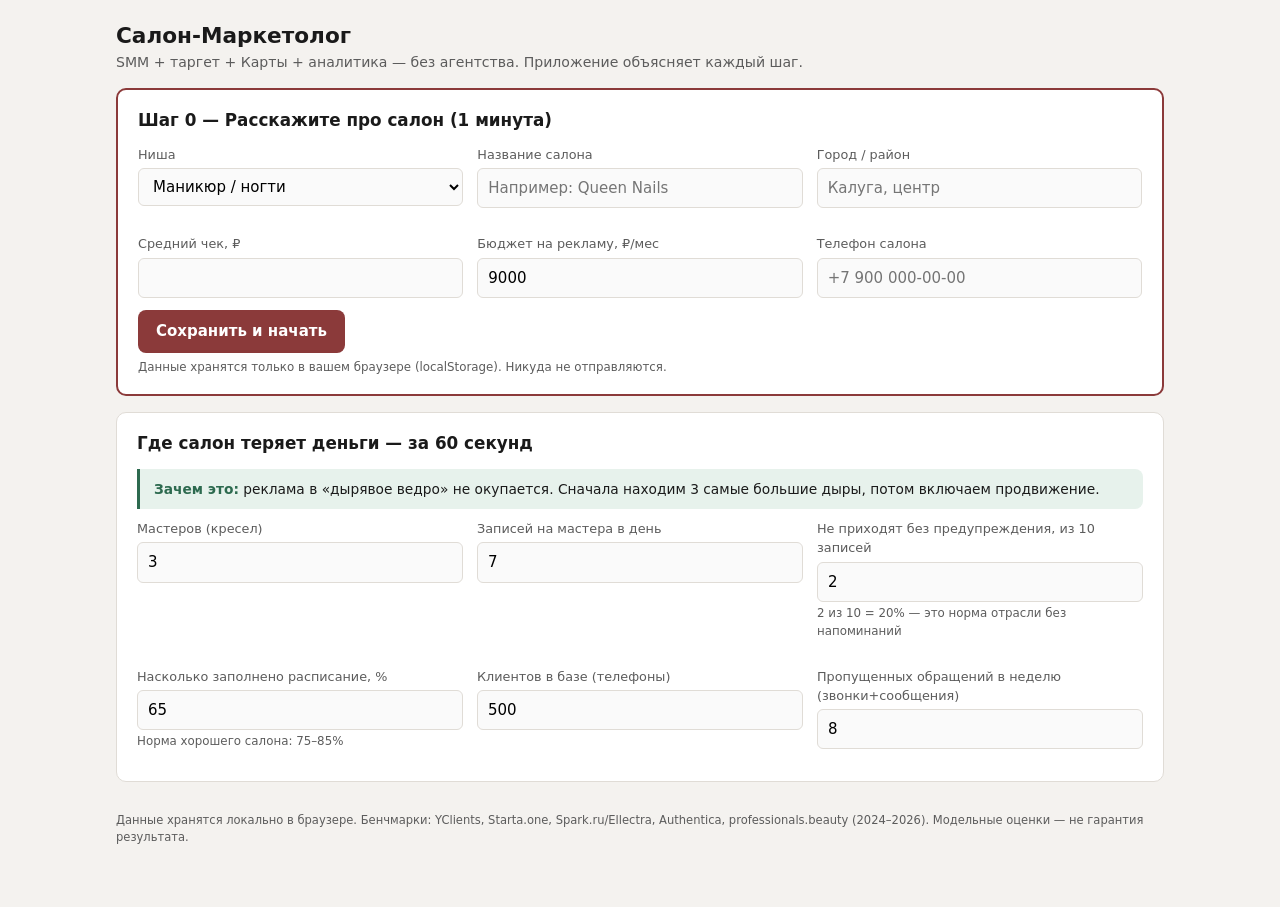
==== tools/salon-marketing-app/index.html @ e9197771 "feat: salon-marketing-app v1 and loss calculator for beauty salons Co-authored-by: Cursor <cursorage" ====
<!DOCTYPE html>
<html lang="ru">
<head>
  <meta charset="UTF-8">
  <meta name="viewport" content="width=device-width, initial-scale=1">
  <title>Салон-Маркетолог — всё продвижение в одном месте</title>
  <link rel="stylesheet" href="styles.css">
</head>
<body>
  <div class="wrap">
    <header class="app-head">
      <h1>Салон-Маркетолог</h1>
      <div class="sub">SMM + таргет + Карты + аналитика — без агентства. Приложение объясняет каждый шаг.</div>
    </header>

    <!-- Онбординг -->
    <div class="card" id="onboarding">
      <h2>Шаг 0 — Расскажите про салон (1 минута)</h2>
      <div class="grid grid-3">
        <div class="field">
          <label for="p-niche">Ниша</label>
          <select id="p-niche"></select>
        </div>
        <div class="field">
          <label for="p-salon">Название салона</label>
          <input type="text" id="p-salon" placeholder="Например: Queen Nails">
        </div>
        <div class="field">
          <label for="p-city">Город / район</label>
          <input type="text" id="p-city" placeholder="Калуга, центр">
        </div>
        <div class="field">
          <label for="p-check">Средний чек, ₽</label>
          <input type="number" id="p-check" min="300" max="50000" step="100">
        </div>
        <div class="field">
          <label for="p-budget">Бюджет на рекламу, ₽/мес</label>
          <input type="number" id="p-budget" min="0" max="1000000" step="500" value="9000">
        </div>
        <div class="field">
          <label for="p-phone">Телефон салона</label>
          <input type="text" id="p-phone" placeholder="+7 900 000-00-00">
        </div>
      </div>
      <button class="primary" id="p-save">Сохранить и начать</button>
      <div class="hint" style="margin-top:6px">Данные хранятся только в вашем браузере (localStorage). Никуда не отправляются.</div>
    </div>

    <div id="profile-bar" style="display:none"></div>

    <nav class="tabs" id="tabs" style="display:none">
      <button data-tab="diag" class="active">📉 Диагностика</button>
      <button data-tab="smm">📝 SMM и контент</button>
      <button data-tab="ads">🎯 Таргет и реклама</button>
      <button data-tab="local">📍 Карты и отзывы</button>
      <button data-tab="analytics">📊 Аналитика</button>
      <button data-tab="integrations">🔌 Интеграции</button>
    </nav>

    <!-- Диагностика -->
    <section class="tab-panel active" id="tab-diag">
      <div class="card">
        <h2>Где салон теряет деньги — за 60 секунд</h2>
        <div class="explain"><b>Зачем это:</b> реклама в «дырявое ведро» не окупается. Сначала находим 3 самые большие дыры, потом включаем продвижение.</div>
        <div class="grid grid-3">
          <div class="field">
            <label for="d-masters">Мастеров (кресел)</label>
            <input type="number" id="d-masters" min="1" max="50" value="3">
          </div>
          <div class="field">
            <label for="d-appts">Записей на мастера в день</label>
            <input type="number" id="d-appts" min="1" max="20" value="7">
          </div>
          <div class="field">
            <label for="d-noshow">Не приходят без предупреждения, из 10 записей</label>
            <input type="number" id="d-noshow" min="0" max="10" value="2" step="0.5">
            <div class="hint">2 из 10 = 20% — это норма отрасли без напоминаний</div>
          </div>
          <div class="field">
            <label for="d-util">Насколько заполнено расписание, %</label>
            <input type="number" id="d-util" min="20" max="100" value="65">
            <div class="hint">Норма хорошего салона: 75–85%</div>
          </div>
          <div class="field">
            <label for="d-base">Клиентов в базе (телефоны)</label>
            <input type="number" id="d-base" min="0" max="100000" value="500">
          </div>
          <div class="field">
            <label for="d-missed">Пропущенных обращений в неделю (звонки+сообщения)</label>
            <input type="number" id="d-missed" min="0" max="500" value="8">
          </div>
        </div>
        <div id="diag-result"></div>
      </div>
    </section>

    <!-- SMM -->
    <section class="tab-panel" id="tab-smm">
      <div class="card">
        <h2>Контент-план на 14 дней — готовые тексты</h2>
        <div class="explain"><b>Как пользоваться:</b> нажмите «Сгенерировать» — получите 14 постов под вашу нишу с ценами и городом. Кнопка «Копировать» — и пост готов к публикации в ВК. Публикуйте 3–4 поста в неделю + сторис по подсказкам.</div>
        <div class="grid grid-3">
          <div class="field">
            <label for="smm-service">Услуга для акцента</label>
            <select id="smm-service"></select>
          </div>
          <div class="field">
            <label for="smm-price">Цена услуги, ₽</label>
            <input type="number" id="smm-price" min="300" step="100">
          </div>
          <div class="field" style="align-self:end">
            <button class="primary" id="smm-gen">Сгенерировать план</button>
          </div>
        </div>
        <div id="smm-plan"></div>
      </div>
      <div class="card">
        <h2>Оформление сообщества ВК — чеклист</h2>
        <div id="smm-checklist"></div>
      </div>
    </section>

    <!-- Таргет -->
    <section class="tab-panel" id="tab-ads">
      <div class="card">
        <h2>Прогноз: что даст ваш бюджет</h2>
        <div class="explain"><b>Простыми словами:</b> CPL — сколько стоит одна заявка (человек написал/позвонил). Мы делим ваш бюджет на CPL вашей ниши и получаем вилку заявок. Заявка ≠ запись: обычно записывается 50–70% написавших.</div>
        <div class="grid grid-3">
          <div class="field">
            <label for="ads-budget">Бюджет, ₽/мес</label>
            <input type="number" id="ads-budget" min="1000" step="500">
          </div>
          <div class="field">
            <label for="ads-split">Куда направить</label>
            <select id="ads-split">
              <option value="vk">Только ВК</option>
              <option value="yandex">Только Яндекс</option>
              <option value="both" selected>ВК + Яндекс (70/30)</option>
            </select>
          </div>
          <div class="field" style="align-self:end">
            <button class="primary" id="ads-calc">Посчитать прогноз</button>
          </div>
        </div>
        <div id="ads-forecast"></div>
      </div>
      <div class="card">
        <h2>Готовые объявления под вашу нишу</h2>
        <div id="ads-templates"></div>
      </div>
      <div class="card">
        <h2>UTM-метки — чтобы видеть, откуда заявки</h2>
        <div class="explain"><b>Зачем:</b> UTM — это «бирка» на ссылке. По ней в статистике видно: заявка пришла из ВК или из Яндекса. Без меток вы не узнаете, какую рекламу выключить.</div>
        <div class="grid grid-3">
          <div class="field">
            <label for="utm-url">Ссылка (сайт или группа ВК)</label>
            <input type="text" id="utm-url" placeholder="https://vk.com/vash_salon">
          </div>
          <div class="field">
            <label for="utm-source">Источник</label>
            <select id="utm-source">
              <option value="vk">vk</option>
              <option value="yandex">yandex</option>
              <option value="2gis">2gis</option>
              <option value="qr">qr (офлайн)</option>
            </select>
          </div>
          <div class="field">
            <label for="utm-campaign">Название кампании (латиницей)</label>
            <input type="text" id="utm-campaign" value="manicure_june" placeholder="manicure_june">
          </div>
        </div>
        <button class="ghost" id="utm-gen">Собрать ссылку</button>
        <div id="utm-result"></div>
      </div>
    </section>

    <!-- Локалка -->
    <section class="tab-panel" id="tab-local">
      <div class="card">
        <h2>Яндекс.Карты — главный бесплатный канал</h2>
        <div class="explain"><b>Факт:</b> клиентки ищут «маникюр рядом» на Картах чаще, чем в соцсетях. Карточка с рейтингом 4,5+ и полным прайсом даёт записи бесплатно. Отмечайте выполненное — прогресс сохраняется.</div>
        <div id="cl-yandexMaps"></div>
      </div>
      <div class="card">
        <h2>2ГИС</h2>
        <div id="cl-gis"></div>
      </div>
      <div class="card">
        <h2>Сбор отзывов — система, не разовая акция</h2>
        <div id="cl-reviews"></div>
        <h3>Готовые скрипты</h3>
        <div id="review-scripts"></div>
      </div>
    </section>

    <!-- Аналитика -->
    <section class="tab-panel" id="tab-analytics">
      <div class="card">
        <h2>Итоги недели — введите 6 цифр, получите вердикт</h2>
        <div class="explain"><b>Откуда брать цифры:</b> показы и клики — из рекламного кабинета ВК/Яндекса; заявки — сколько написали/позвонили; записи — сколько реально записались; пришли — сколько дошло.</div>
        <div class="grid grid-3">
          <div class="field">
            <label for="an-spend">Потрачено на рекламу, ₽</label>
            <input type="number" id="an-spend" min="0" value="2500">
          </div>
          <div class="field">
            <label for="an-imp">Показы</label>
            <input type="number" id="an-imp" min="0" value="20000">
          </div>
          <div class="field">
            <label for="an-clicks">Клики / переходы</label>
            <input type="number" id="an-clicks" min="0" value="120">
          </div>
          <div class="field">
            <label for="an-leads">Заявки (написали/позвонили)</label>
            <input type="number" id="an-leads" min="0" value="9">
          </div>
          <div class="field">
            <label for="an-books">Записались</label>
            <input type="number" id="an-books" min="0" value="5">
          </div>
          <div class="field">
            <label for="an-visits">Пришли (визиты)</label>
            <input type="number" id="an-visits" min="0" value="4">
          </div>
        </div>
        <button class="primary" id="an-calc">Разобрать неделю</button>
        <div id="an-result"></div>
      </div>
    </section>

    <!-- Интеграции -->
    <section class="tab-panel" id="tab-integrations">
      <div class="card">
        <h2>Подключение инструментов — пошагово</h2>
        <div class="explain"><b>Честно:</b> в этой версии приложение даёт готовые материалы и пошаговые мастера — подключение занимает 10–20 минут на инструмент, один раз. Автоматический запуск кампаний по API (без входа в кабинеты) — следующая версия: для него нужны ваши ключи доступа VK Ads и Яндекса.</div>
        <div id="int-list"></div>
      </div>
    </section>

    <footer>
      Данные хранятся локально в браузере. Бенчмарки: YClients, Starta.one, Spark.ru/Ellectra, Authentica, professionals.beauty (2024–2026). Модельные оценки — не гарантия результата.
    </footer>
  </div>

  <div class="toast" id="toast"></div>

  <script src="data.js"></script>
  <script src="app.js"></script>
</body>
</html>
---- tools/salon-marketing-app/styles.css ----
:root {
  --bg: #f4f2ef;
  --card: #fff;
  --text: #1a1a1a;
  --muted: #5c5c5c;
  --line: #e0dcd6;
  --accent: #8b3a3a;
  --accent-soft: #f5ecec;
  --ok: #2d6a4f;
  --ok-soft: #e7f2ec;
  --warn: #b45309;
  --warn-soft: #fdf3e7;
  --radius: 10px;
}
* { box-sizing: border-box; }
body {
  margin: 0;
  font-family: "Segoe UI", system-ui, sans-serif;
  background: var(--bg);
  color: var(--text);
  font-size: 15px;
  line-height: 1.5;
}
.wrap { max-width: 1080px; margin: 0 auto; padding: 20px 16px 60px; }
header.app-head { margin-bottom: 14px; }
header.app-head h1 { font-size: 1.35rem; margin: 0; font-weight: 650; }
header.app-head .sub { color: var(--muted); font-size: 0.88rem; }

/* Tabs */
nav.tabs {
  display: flex;
  flex-wrap: wrap;
  gap: 6px;
  margin: 16px 0 20px;
  position: sticky;
  top: 0;
  background: var(--bg);
  padding: 8px 0;
  z-index: 5;
}
nav.tabs button {
  border: 1px solid var(--line);
  background: var(--card);
  padding: 8px 14px;
  border-radius: 999px;
  font: inherit;
  font-size: 0.85rem;
  cursor: pointer;
  color: var(--text);
}
nav.tabs button.active {
  background: var(--accent);
  color: #fff;
  border-color: var(--accent);
}
nav.tabs button:hover:not(.active) { border-color: var(--accent); }

.tab-panel { display: none; }
.tab-panel.active { display: block; }

/* Cards */
.card {
  background: var(--card);
  border: 1px solid var(--line);
  border-radius: var(--radius);
  padding: 18px 20px;
  margin-bottom: 16px;
}
.card h2 { font-size: 1.05rem; margin: 0 0 12px; font-weight: 650; }
.card h3 { font-size: 0.85rem; margin: 16px 0 8px; color: var(--muted); text-transform: uppercase; letter-spacing: 0.04em; }
.grid { display: grid; gap: 14px; }
@media (min-width: 760px) {
  .grid-2 { grid-template-columns: 1fr 1fr; }
  .grid-3 { grid-template-columns: 1fr 1fr 1fr; }
}

/* Forms */
label { display: block; font-size: 0.8rem; color: var(--muted); margin-bottom: 4px; }
.field { margin-bottom: 12px; }
input, select, textarea {
  width: 100%;
  padding: 8px 10px;
  border: 1px solid var(--line);
  border-radius: 6px;
  font: inherit;
  background: #fafafa;
}
input:focus, select:focus, textarea:focus {
  outline: 2px solid var(--accent-soft);
  border-color: var(--accent);
}
.hint { font-size: 0.74rem; color: var(--muted); margin-top: 3px; }
button.primary {
  background: var(--accent);
  color: #fff;
  border: none;
  padding: 10px 18px;
  border-radius: 8px;
  font: inherit;
  font-weight: 600;
  cursor: pointer;
}
button.primary:hover { opacity: 0.92; }
button.ghost {
  background: var(--card);
  border: 1px solid var(--line);
  padding: 6px 12px;
  border-radius: 6px;
  font: inherit;
  font-size: 0.8rem;
  cursor: pointer;
}
button.ghost:hover { border-color: var(--accent); color: var(--accent); }

/* Explain callout — «приложение объясняет» */
.explain {
  background: var(--ok-soft);
  border-left: 3px solid var(--ok);
  padding: 10px 14px;
  border-radius: 0 8px 8px 0;
  font-size: 0.86rem;
  margin: 10px 0;
}
.explain b { color: var(--ok); }
.warn-box {
  background: var(--warn-soft);
  border-left: 3px solid var(--warn);
  padding: 10px 14px;
  border-radius: 0 8px 8px 0;
  font-size: 0.86rem;
  margin: 10px 0;
}

/* Content plan */
.day-card {
  border: 1px solid var(--line);
  border-radius: 8px;
  padding: 12px 14px;
  margin-bottom: 10px;
  background: #fdfcfb;
}
.day-card .day-head {
  display: flex;
  justify-content: space-between;
  align-items: center;
  gap: 8px;
  margin-bottom: 6px;
}
.day-card .day-num { font-weight: 700; font-size: 0.9rem; }
.badge {
  font-size: 0.68rem;
  padding: 2px 8px;
  border-radius: 4px;
  background: var(--accent-soft);
  color: var(--accent);
  font-weight: 600;
  white-space: nowrap;
}
.post-text {
  white-space: pre-wrap;
  font-size: 0.88rem;
  background: #fff;
  border: 1px dashed var(--line);
  border-radius: 6px;
  padding: 10px 12px;
  margin: 8px 0;
}
.story-hint { font-size: 0.78rem; color: var(--muted); font-style: italic; }
.copy-btn { float: right; }

/* Checklists */
.check-item {
  display: flex;
  gap: 10px;
  align-items: flex-start;
  padding: 8px 0;
  border-bottom: 1px solid var(--line);
  font-size: 0.9rem;
}
.check-item:last-child { border-bottom: none; }
.check-item input[type="checkbox"] { width: auto; margin-top: 3px; accent-color: var(--ok); }
.check-item.done { color: var(--muted); text-decoration: line-through; }
.progress-line {
  height: 8px;
  background: var(--line);
  border-radius: 4px;
  overflow: hidden;
  margin: 6px 0 14px;
}
.progress-line > div { height: 100%; background: var(--ok); border-radius: 4px; transition: width 0.3s; }

/* Diagnostics rows */
.loss-row {
  display: grid;
  grid-template-columns: 1fr auto;
  gap: 4px 14px;
  padding: 12px 0;
  border-bottom: 1px solid var(--line);
}
.loss-row:last-child { border-bottom: none; }
.loss-name { font-weight: 600; font-size: 0.92rem; }
.loss-val { font-weight: 700; color: var(--accent); white-space: nowrap; }
.loss-fix { grid-column: 1 / -1; font-size: 0.8rem; color: var(--muted); }
.loss-fix a { color: var(--accent); cursor: pointer; text-decoration: underline; }

/* Metrics */
.metric-grid { display: grid; grid-template-columns: repeat(auto-fit, minmax(140px, 1fr)); gap: 10px; margin: 12px 0; }
.metric {
  background: #fdfcfb;
  border: 1px solid var(--line);
  border-radius: 8px;
  padding: 10px 12px;
  text-align: center;
}
.metric .m-val { font-size: 1.2rem; font-weight: 700; }
.metric .m-label { font-size: 0.72rem; color: var(--muted); }
.metric.bad .m-val { color: var(--accent); }
.metric.good .m-val { color: var(--ok); }

/* Integrations */
.int-card { border: 1px solid var(--line); border-radius: 8px; padding: 14px 16px; margin-bottom: 12px; }
.int-card .int-head { display: flex; justify-content: space-between; align-items: center; gap: 10px; flex-wrap: wrap; }
.int-card h4 { margin: 0; font-size: 0.98rem; }
.int-card ol { margin: 8px 0 0; padding-left: 1.3rem; font-size: 0.86rem; }
.int-card .int-what { font-size: 0.84rem; color: var(--muted); margin: 4px 0; }
.int-steps { display: none; margin-top: 8px; }
.int-card.open .int-steps { display: block; }

/* Onboarding */
#onboarding.card { border: 2px solid var(--accent); }
.profile-pill {
  display: inline-block;
  background: var(--accent-soft);
  color: var(--accent);
  border-radius: 999px;
  padding: 4px 12px;
  font-size: 0.8rem;
  font-weight: 600;
  margin-right: 6px;
  margin-bottom: 6px;
}
.toast {
  position: fixed;
  bottom: 20px;
  left: 50%;
  transform: translateX(-50%);
  background: var(--text);
  color: #fff;
  padding: 10px 20px;
  border-radius: 8px;
  font-size: 0.85rem;
  opacity: 0;
  pointer-events: none;
  transition: opacity 0.25s;
  z-index: 99;
}
.toast.show { opacity: 1; }
footer { margin-top: 30px; font-size: 0.72rem; color: var(--muted); }
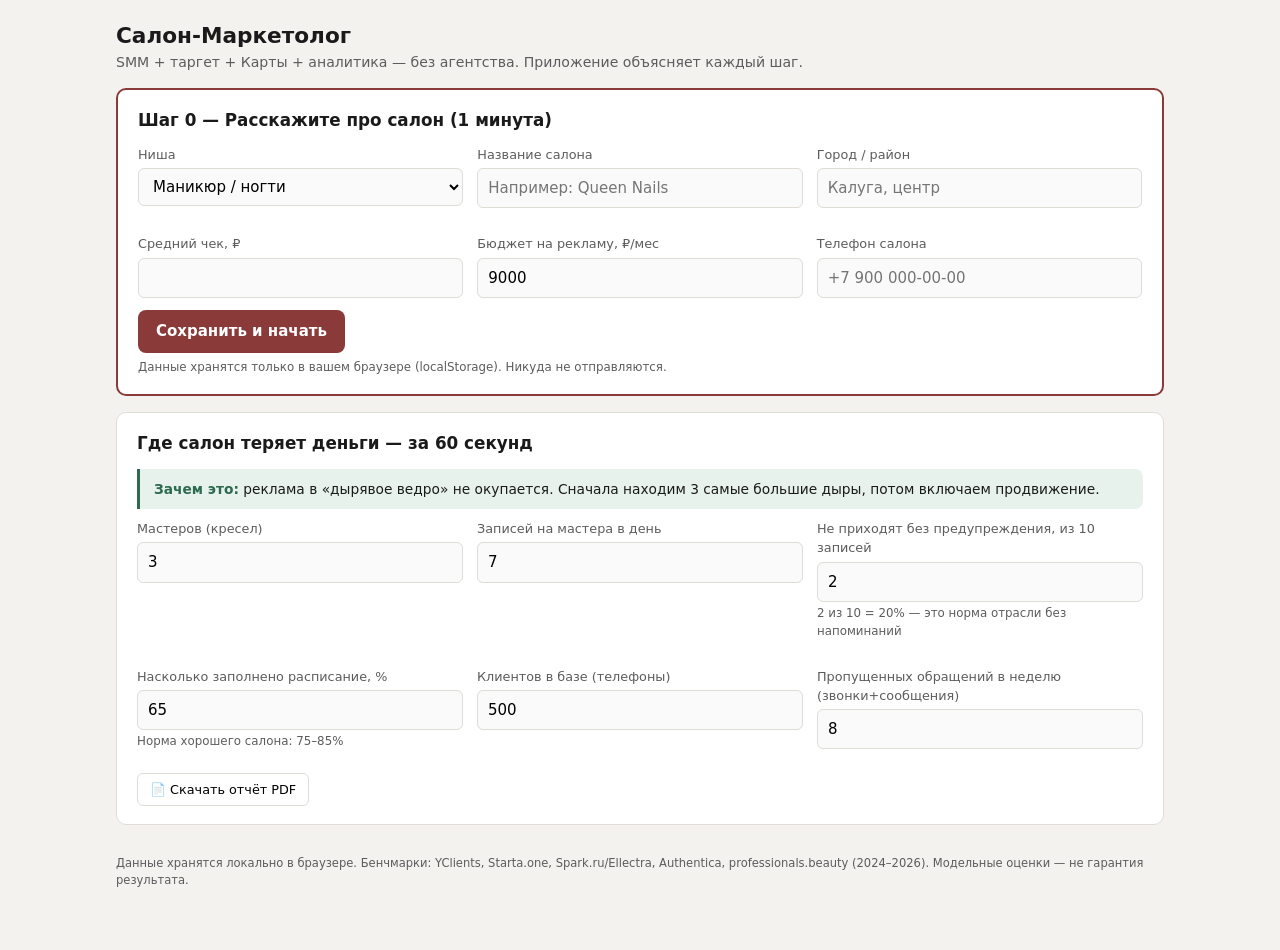
==== commit f6ffff2c: "feat(salon-marketing): v2 OAuth backend, PDF export, integration wizards Co-authored-by: Cursor <cur" ====
--- a/tools/salon-marketing-app/index.html
+++ b/tools/salon-marketing-app/index.html
@@ -91,6 +91,7 @@
           </div>
         </div>
         <div id="diag-result"></div>
+        <button class="ghost no-print" id="pdf-diag" style="margin-top:10px">📄 Скачать отчёт PDF</button>
       </div>
     </section>
 
@@ -227,14 +228,39 @@
         </div>
         <button class="primary" id="an-calc">Разобрать неделю</button>
         <div id="an-result"></div>
+        <button class="ghost no-print" id="pdf-analytics" style="margin-top:10px">📄 Скачать отчёт PDF</button>
       </div>
     </section>
 
     <!-- Интеграции -->
     <section class="tab-panel" id="tab-integrations">
       <div class="card">
+        <h2>OAuth — автоподключение VK и Яндекс</h2>
+        <div class="explain"><b>Как это работает:</b> бэкенд хранит токены на сервере. Вы нажимаете «Подключить» — входите в VK/Яндекс — статус «Подключено» появляется здесь. Токены в браузер не попадают.</div>
+        <div class="grid grid-3">
+          <div class="field">
+            <label for="oauth-backend">Адрес бэкенда</label>
+            <input type="text" id="oauth-backend" placeholder="http://127.0.0.1:8000">
+            <div class="hint">Запустите: <code>uvicorn main:app --port 8000</code> в папке backend/</div>
+          </div>
+          <div class="field">
+            <label>Статус VK Ads</label>
+            <div id="oauth-vk-badge" class="profile-pill">не проверено</div>
+            <button class="ghost" id="oauth-vk-connect">Подключить VK</button>
+            <button class="ghost" id="oauth-vk-disconnect">Отключить</button>
+          </div>
+          <div class="field">
+            <label>Статус Яндекс.Директ</label>
+            <div id="oauth-yandex-badge" class="profile-pill">не проверено</div>
+            <button class="ghost" id="oauth-yandex-connect">Подключить Яндекс</button>
+            <button class="ghost" id="oauth-yandex-disconnect">Отключить</button>
+          </div>
+        </div>
+        <button class="ghost" id="oauth-refresh">Обновить статус</button>
+      </div>
+      <div class="card">
         <h2>Подключение инструментов — пошагово</h2>
-        <div class="explain"><b>Честно:</b> в этой версии приложение даёт готовые материалы и пошаговые мастера — подключение занимает 10–20 минут на инструмент, один раз. Автоматический запуск кампаний по API (без входа в кабинеты) — следующая версия: для него нужны ваши ключи доступа VK Ads и Яндекса.</div>
+        <div class="explain">Ручные мастера ниже — если OAuth не настроен. С OAuth кнопки «Подключить» выше заменяют ручной вход в кабинеты.</div>
         <div id="int-list"></div>
       </div>
     </section>
@@ -245,6 +271,7 @@
   </div>
 
   <div class="toast" id="toast"></div>
+  <div id="print-area" class="print-only" aria-hidden="true"></div>
 
   <script src="data.js"></script>
   <script src="app.js"></script>
--- a/tools/salon-marketing-app/styles.css
+++ b/tools/salon-marketing-app/styles.css
@@ -256,3 +256,12 @@
 }
 .toast.show { opacity: 1; }
 footer { margin-top: 30px; font-size: 0.72rem; color: var(--muted); }
+
+.print-only { display: none; }
+@media print {
+  body { background: #fff; }
+  .no-print, nav.tabs, #onboarding, footer, .toast { display: none !important; }
+  .tab-panel { display: block !important; }
+  .card { break-inside: avoid; border: none; }
+  .print-only { display: block; }
+}
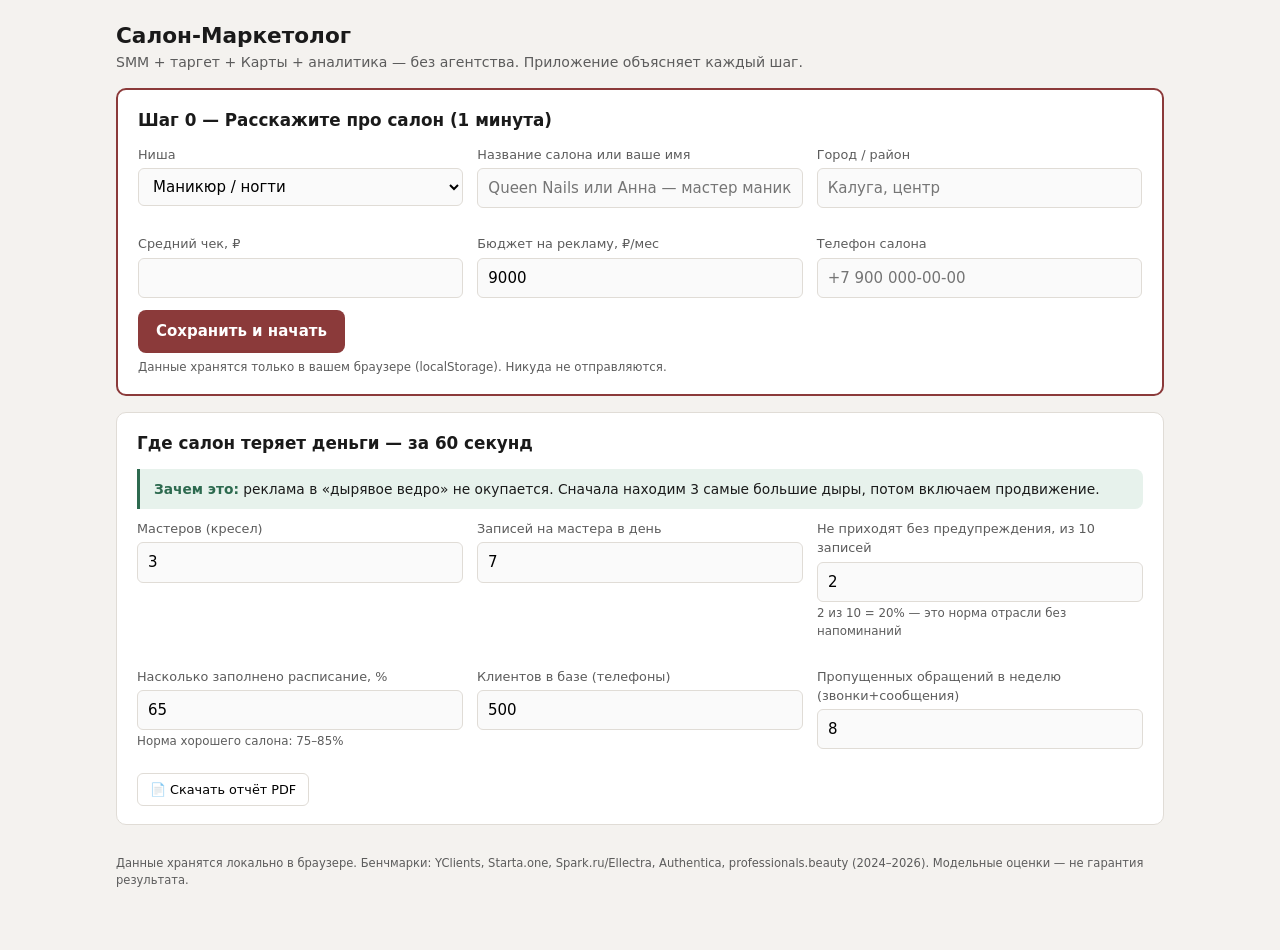
==== commit a0d0764d: "feat(salon-marketing): wizard for VK/Yandex keys in-app, no manual .env Co-authored-by: Cursor <curs" ====
--- a/tools/salon-marketing-app/index.html
+++ b/tools/salon-marketing-app/index.html
@@ -22,8 +22,8 @@
           <select id="p-niche"></select>
         </div>
         <div class="field">
-          <label for="p-salon">Название салона</label>
-          <input type="text" id="p-salon" placeholder="Например: Queen Nails">
+          <label for="p-salon">Название салона или ваше имя</label>
+          <input type="text" id="p-salon" placeholder="Queen Nails или Анна — мастер маникюра">
         </div>
         <div class="field">
           <label for="p-city">Город / район</label>
@@ -234,33 +234,93 @@
 
     <!-- Интеграции -->
     <section class="tab-panel" id="tab-integrations">
-      <div class="card">
-        <h2>OAuth — автоподключение VK и Яндекс</h2>
-        <div class="explain"><b>Как это работает:</b> бэкенд хранит токены на сервере. Вы нажимаете «Подключить» — входите в VK/Яндекс — статус «Подключено» появляется здесь. Токены в браузер не попадают.</div>
-        <div class="grid grid-3">
-          <div class="field">
-            <label for="oauth-backend">Адрес бэкенда</label>
-            <input type="text" id="oauth-backend" placeholder="http://127.0.0.1:8000">
-            <div class="hint">Запустите: <code>uvicorn main:app --port 8000</code> в папке backend/</div>
-          </div>
-          <div class="field">
-            <label>Статус VK Ads</label>
-            <div id="oauth-vk-badge" class="profile-pill">не проверено</div>
-            <button class="ghost" id="oauth-vk-connect">Подключить VK</button>
-            <button class="ghost" id="oauth-vk-disconnect">Отключить</button>
-          </div>
-          <div class="field">
-            <label>Статус Яндекс.Директ</label>
-            <div id="oauth-yandex-badge" class="profile-pill">не проверено</div>
-            <button class="ghost" id="oauth-yandex-connect">Подключить Яндекс</button>
-            <button class="ghost" id="oauth-yandex-disconnect">Отключить</button>
-          </div>
-        </div>
-        <button class="ghost" id="oauth-refresh">Обновить статус</button>
-      </div>
-      <div class="card">
-        <h2>Подключение инструментов — пошагово</h2>
-        <div class="explain">Ручные мастера ниже — если OAuth не настроен. С OAuth кнопки «Подключить» выше заменяют ручной вход в кабинеты.</div>
+      <div class="card" id="file-warn" style="display:none">
+        <div class="warn-box"><b>Важно:</b> закройте это окно и нажмите <b>ЗАПУСК.bat</b> — иначе подключение не сработает.</div>
+      </div>
+
+      <div class="card">
+        <h2>Подключить рекламу ВК и Яндекс</h2>
+        <div class="explain"><b>Не обязательно сразу.</b> Без подключения работают посты, объявления, чеклисты и аналитика. Подключение — если хотите входить в кабинет одной кнопкой.</div>
+        <div class="wizard-progress">
+          <div class="wiz-step" id="wiz-1"><span class="wiz-num">1</span> Программа запущена</div>
+          <div class="wiz-step" id="wiz-2"><span class="wiz-num">2</span> Ключи вставлены</div>
+          <div class="wiz-step" id="wiz-3"><span class="wiz-num">3</span> Кабинет подключён</div>
+        </div>
+        <div id="server-status" class="status-line">Проверяю программу…</div>
+        <input type="hidden" id="oauth-backend" value="http://127.0.0.1:8000">
+      </div>
+
+      <div class="card provider-card" id="step-vk-keys">
+        <h2>📱 ВКонтакте — реклама</h2>
+        <p class="lead">Для салона или частного мастера. Настройка один раз, ~5 минут.</p>
+        <div class="sub-step">
+          <h3>Шаг 1. Получите два кода в ВК</h3>
+          <ol class="plain-list">
+            <li>Откройте <a href="https://vk.com/apps?act=manage" target="_blank" rel="noopener">страницу приложений ВК ↗</a></li>
+            <li><b>Создать</b> → тип <b>Веб-сайт</b> или <b>Standalone</b></li>
+            <li>Скопируйте <b>ID приложения</b> и <b>Защищённый ключ</b></li>
+            <li>В настройках вставьте адрес:
+              <code class="uri-box" id="vk-redirect-uri">http://127.0.0.1:8000/oauth/vk/callback</code>
+              <button type="button" class="ghost" id="copy-vk-uri">Скопировать адрес</button>
+            </li>
+          </ol>
+        </div>
+        <div class="sub-step">
+          <h3>Шаг 2. Вставьте коды сюда</h3>
+          <div class="grid grid-2">
+            <div class="field"><label for="vk-client-id">ID приложения ВК</label><input type="text" id="vk-client-id" inputmode="numeric" placeholder="51234567" autocomplete="off"></div>
+            <div class="field"><label for="vk-client-secret">Защищённый ключ ВК</label><input type="password" id="vk-client-secret" placeholder="Секретный ключ" autocomplete="off"></div>
+          </div>
+          <button type="button" class="primary" id="save-vk-keys">Сохранить ключи ВК</button>
+          <span id="vk-keys-badge" class="profile-pill">ключи не сохранены</span>
+        </div>
+        <div class="sub-step">
+          <h3>Шаг 3. Войти в рекламный кабинет</h3>
+          <div class="connect-row">
+            <button type="button" class="primary big-btn" id="oauth-vk-connect" disabled>Подключить рекламу ВК</button>
+            <span id="oauth-vk-badge" class="profile-pill">кабинет не подключён</span>
+            <button type="button" class="ghost" id="oauth-vk-disconnect">Отключить</button>
+          </div>
+        </div>
+      </div>
+
+      <div class="card provider-card" id="step-yandex-keys">
+        <h2>🔍 Яндекс.Директ</h2>
+        <p class="lead">Реклама в поиске Яндекса. Один раз, ~5 минут.</p>
+        <div class="sub-step">
+          <h3>Шаг 1. Получите два кода в Яндексе</h3>
+          <ol class="plain-list">
+            <li>Откройте <a href="https://oauth.yandex.ru/" target="_blank" rel="noopener">oauth.yandex.ru ↗</a></li>
+            <li><b>Создать приложение</b> → галочка <b>Яндекс.Директ</b></li>
+            <li>В Redirect URI вставьте:
+              <code class="uri-box" id="yandex-redirect-uri">http://127.0.0.1:8000/oauth/yandex/callback</code>
+              <button type="button" class="ghost" id="copy-yandex-uri">Скопировать адрес</button>
+            </li>
+            <li>Скопируйте <b>Client ID</b> и <b>Client Secret</b></li>
+          </ol>
+        </div>
+        <div class="sub-step">
+          <h3>Шаг 2. Вставьте коды сюда</h3>
+          <div class="grid grid-2">
+            <div class="field"><label for="yandex-client-id">Client ID</label><input type="text" id="yandex-client-id" placeholder="a1b2c3..." autocomplete="off"></div>
+            <div class="field"><label for="yandex-client-secret">Client Secret</label><input type="password" id="yandex-client-secret" placeholder="Секретный ключ" autocomplete="off"></div>
+          </div>
+          <button type="button" class="primary" id="save-yandex-keys">Сохранить ключи Яндекс</button>
+          <span id="yandex-keys-badge" class="profile-pill">ключи не сохранены</span>
+        </div>
+        <div class="sub-step">
+          <h3>Шаг 3. Войти в Директ</h3>
+          <div class="connect-row">
+            <button type="button" class="primary big-btn" id="oauth-yandex-connect" disabled>Подключить Яндекс.Директ</button>
+            <span id="oauth-yandex-badge" class="profile-pill">кабинет не подключён</span>
+            <button type="button" class="ghost" id="oauth-yandex-disconnect">Отключить</button>
+          </div>
+        </div>
+      </div>
+
+      <div class="card">
+        <h2>Ручная настройка без автоподключения</h2>
+        <div class="explain">Не хотите ключи — раскройте карточки ниже и настройте рекламу вручную.</div>
         <div id="int-list"></div>
       </div>
     </section>
--- a/tools/salon-marketing-app/styles.css
+++ b/tools/salon-marketing-app/styles.css
@@ -257,6 +257,63 @@
 .toast.show { opacity: 1; }
 footer { margin-top: 30px; font-size: 0.72rem; color: var(--muted); }
 
+/* Wizard подключения */
+.wizard-progress {
+  display: flex;
+  flex-wrap: wrap;
+  gap: 8px;
+  margin: 14px 0;
+}
+.wiz-step {
+  flex: 1;
+  min-width: 140px;
+  padding: 10px 12px;
+  border: 1px solid var(--line);
+  border-radius: 8px;
+  font-size: 0.82rem;
+  background: #fdfcfb;
+}
+.wiz-step.done { background: var(--ok-soft); border-color: var(--ok); color: var(--ok); }
+.wiz-step.active { border-color: var(--accent); background: var(--accent-soft); }
+.wiz-num {
+  display: inline-block;
+  width: 22px;
+  height: 22px;
+  line-height: 22px;
+  text-align: center;
+  border-radius: 50%;
+  background: var(--line);
+  font-weight: 700;
+  margin-right: 6px;
+  font-size: 0.75rem;
+}
+.wiz-step.done .wiz-num, .wiz-step.active .wiz-num { background: var(--accent); color: #fff; }
+.status-line { font-size: 0.88rem; margin-top: 8px; }
+.status-line.ok { color: var(--ok); font-weight: 600; }
+.status-line.bad { color: var(--warn); }
+.provider-card.highlight { outline: 3px solid var(--warn); }
+.lead { margin: 0 0 12px; color: var(--muted); font-size: 0.9rem; }
+.sub-step {
+  border-top: 1px solid var(--line);
+  padding-top: 14px;
+  margin-top: 14px;
+}
+.sub-step h3 { font-size: 0.95rem; margin: 0 0 10px; text-transform: none; letter-spacing: 0; color: var(--text); }
+.plain-list { margin: 0 0 10px; padding-left: 1.2rem; font-size: 0.88rem; }
+.plain-list li { margin-bottom: 8px; }
+.uri-box {
+  display: inline-block;
+  background: #f0eeeb;
+  padding: 4px 8px;
+  border-radius: 4px;
+  font-size: 0.78rem;
+  word-break: break-all;
+  margin: 6px 0;
+}
+.connect-row { display: flex; flex-wrap: wrap; align-items: center; gap: 10px; margin-top: 8px; }
+.big-btn { padding: 12px 22px; font-size: 0.95rem; }
+button.primary:disabled { opacity: 0.45; cursor: not-allowed; }
+
 .print-only { display: none; }
 @media print {
   body { background: #fff; }
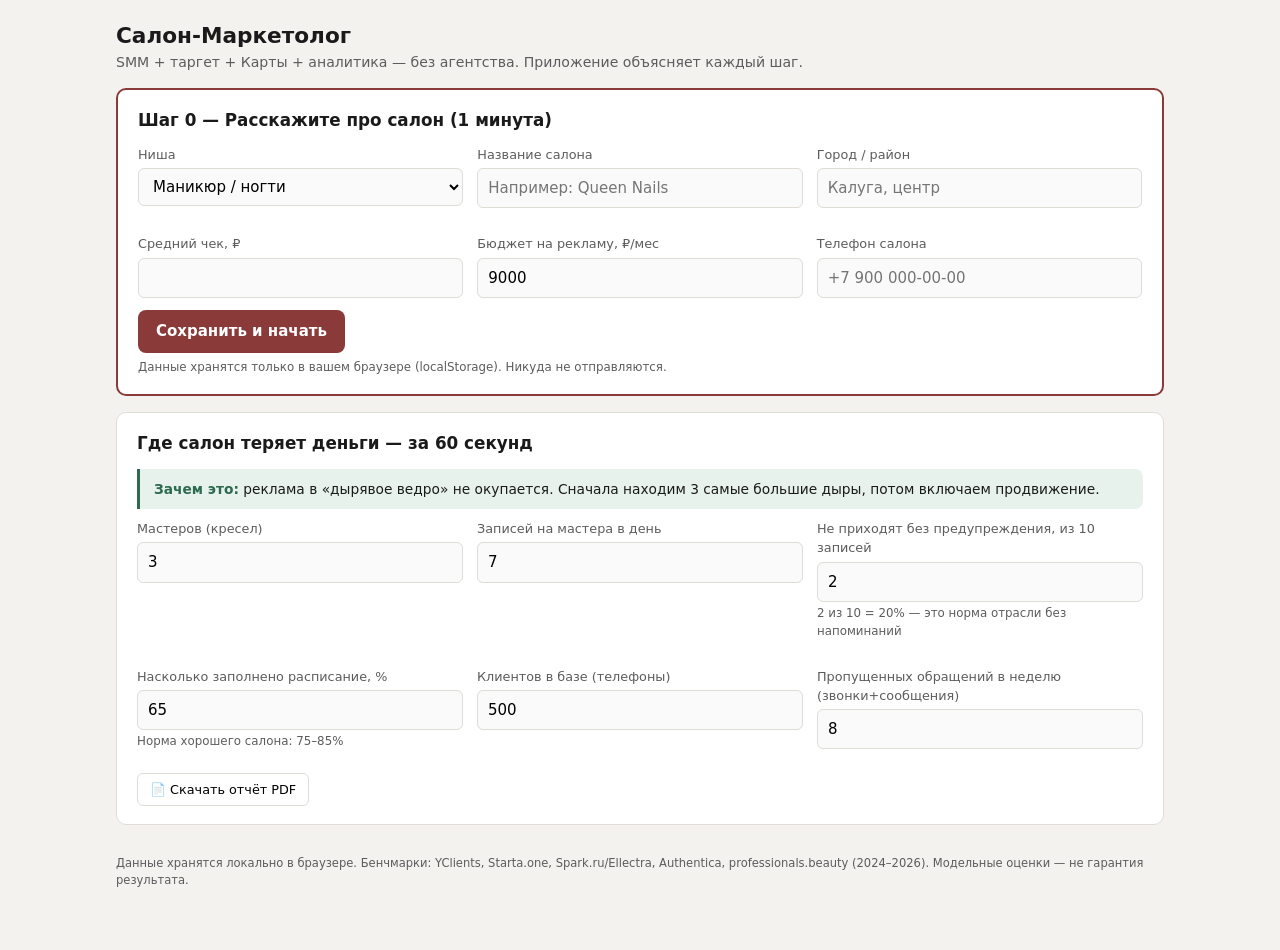
==== commit dabc052e: "feat(salon-marketing): in-app connect wizard, popup OAuth, manual key Co-authored-by: Cursor <cursor" ====
--- a/tools/salon-marketing-app/index.html
+++ b/tools/salon-marketing-app/index.html
@@ -22,8 +22,8 @@
           <select id="p-niche"></select>
         </div>
         <div class="field">
-          <label for="p-salon">Название салона или ваше имя</label>
-          <input type="text" id="p-salon" placeholder="Queen Nails или Анна — мастер маникюра">
+          <label for="p-salon">Название салона</label>
+          <input type="text" id="p-salon" placeholder="Например: Queen Nails">
         </div>
         <div class="field">
           <label for="p-city">Город / район</label>
@@ -235,92 +235,34 @@
     <!-- Интеграции -->
     <section class="tab-panel" id="tab-integrations">
       <div class="card" id="file-warn" style="display:none">
-        <div class="warn-box"><b>Важно:</b> закройте это окно и нажмите <b>ЗАПУСК.bat</b> — иначе подключение не сработает.</div>
-      </div>
-
-      <div class="card">
-        <h2>Подключить рекламу ВК и Яндекс</h2>
-        <div class="explain"><b>Не обязательно сразу.</b> Без подключения работают посты, объявления, чеклисты и аналитика. Подключение — если хотите входить в кабинет одной кнопкой.</div>
-        <div class="wizard-progress">
-          <div class="wiz-step" id="wiz-1"><span class="wiz-num">1</span> Программа запущена</div>
-          <div class="wiz-step" id="wiz-2"><span class="wiz-num">2</span> Ключи вставлены</div>
-          <div class="wiz-step" id="wiz-3"><span class="wiz-num">3</span> Кабинет подключён</div>
-        </div>
-        <div id="server-status" class="status-line">Проверяю программу…</div>
+        <div class="warn-box"><b>Важно:</b> запустите <b>ЗАПУСК.bat</b> — тогда подключение рекламы работает из приложения.</div>
+      </div>
+      <div class="card">
+        <h2>Подключите рекламу — 1 минута</h2>
+        <div class="explain">Всё делается <b>здесь, в приложении</b>. Основной экран не закрывается. Войдите в свой аккаунт в маленьком окне — или вставьте ключ доступа.</div>
         <input type="hidden" id="oauth-backend" value="http://127.0.0.1:8000">
-      </div>
-
-      <div class="card provider-card" id="step-vk-keys">
-        <h2>📱 ВКонтакте — реклама</h2>
-        <p class="lead">Для салона или частного мастера. Настройка один раз, ~5 минут.</p>
-        <div class="sub-step">
-          <h3>Шаг 1. Получите два кода в ВК</h3>
-          <ol class="plain-list">
-            <li>Откройте <a href="https://vk.com/apps?act=manage" target="_blank" rel="noopener">страницу приложений ВК ↗</a></li>
-            <li><b>Создать</b> → тип <b>Веб-сайт</b> или <b>Standalone</b></li>
-            <li>Скопируйте <b>ID приложения</b> и <b>Защищённый ключ</b></li>
-            <li>В настройках вставьте адрес:
-              <code class="uri-box" id="vk-redirect-uri">http://127.0.0.1:8000/oauth/vk/callback</code>
-              <button type="button" class="ghost" id="copy-vk-uri">Скопировать адрес</button>
-            </li>
-          </ol>
-        </div>
-        <div class="sub-step">
-          <h3>Шаг 2. Вставьте коды сюда</h3>
-          <div class="grid grid-2">
-            <div class="field"><label for="vk-client-id">ID приложения ВК</label><input type="text" id="vk-client-id" inputmode="numeric" placeholder="51234567" autocomplete="off"></div>
-            <div class="field"><label for="vk-client-secret">Защищённый ключ ВК</label><input type="password" id="vk-client-secret" placeholder="Секретный ключ" autocomplete="off"></div>
-          </div>
-          <button type="button" class="primary" id="save-vk-keys">Сохранить ключи ВК</button>
-          <span id="vk-keys-badge" class="profile-pill">ключи не сохранены</span>
-        </div>
-        <div class="sub-step">
-          <h3>Шаг 3. Войти в рекламный кабинет</h3>
-          <div class="connect-row">
-            <button type="button" class="primary big-btn" id="oauth-vk-connect" disabled>Подключить рекламу ВК</button>
-            <span id="oauth-vk-badge" class="profile-pill">кабинет не подключён</span>
-            <button type="button" class="ghost" id="oauth-vk-disconnect">Отключить</button>
-          </div>
-        </div>
-      </div>
-
-      <div class="card provider-card" id="step-yandex-keys">
-        <h2>🔍 Яндекс.Директ</h2>
-        <p class="lead">Реклама в поиске Яндекса. Один раз, ~5 минут.</p>
-        <div class="sub-step">
-          <h3>Шаг 1. Получите два кода в Яндексе</h3>
-          <ol class="plain-list">
-            <li>Откройте <a href="https://oauth.yandex.ru/" target="_blank" rel="noopener">oauth.yandex.ru ↗</a></li>
-            <li><b>Создать приложение</b> → галочка <b>Яндекс.Директ</b></li>
-            <li>В Redirect URI вставьте:
-              <code class="uri-box" id="yandex-redirect-uri">http://127.0.0.1:8000/oauth/yandex/callback</code>
-              <button type="button" class="ghost" id="copy-yandex-uri">Скопировать адрес</button>
-            </li>
-            <li>Скопируйте <b>Client ID</b> и <b>Client Secret</b></li>
-          </ol>
-        </div>
-        <div class="sub-step">
-          <h3>Шаг 2. Вставьте коды сюда</h3>
-          <div class="grid grid-2">
-            <div class="field"><label for="yandex-client-id">Client ID</label><input type="text" id="yandex-client-id" placeholder="a1b2c3..." autocomplete="off"></div>
-            <div class="field"><label for="yandex-client-secret">Client Secret</label><input type="password" id="yandex-client-secret" placeholder="Секретный ключ" autocomplete="off"></div>
-          </div>
-          <button type="button" class="primary" id="save-yandex-keys">Сохранить ключи Яндекс</button>
-          <span id="yandex-keys-badge" class="profile-pill">ключи не сохранены</span>
-        </div>
-        <div class="sub-step">
-          <h3>Шаг 3. Войти в Директ</h3>
-          <div class="connect-row">
-            <button type="button" class="primary big-btn" id="oauth-yandex-connect" disabled>Подключить Яндекс.Директ</button>
-            <span id="oauth-yandex-badge" class="profile-pill">кабинет не подключён</span>
-            <button type="button" class="ghost" id="oauth-yandex-disconnect">Отключить</button>
-          </div>
-        </div>
-      </div>
-
-      <div class="card">
-        <h2>Ручная настройка без автоподключения</h2>
-        <div class="explain">Не хотите ключи — раскройте карточки ниже и настройте рекламу вручную.</div>
+        <div class="connect-cards">
+          <div class="connect-card" id="card-vk">
+            <div class="connect-icon">ВК</div>
+            <h3>ВКонтакте</h3>
+            <p class="connect-desc">Реклама в ленте и сторис</p>
+            <div id="oauth-vk-badge" class="connect-status">не подключено</div>
+            <button class="primary connect-btn" id="oauth-vk-connect">Подключить ВКонтакте</button>
+            <button class="ghost connect-disconnect" id="oauth-vk-disconnect">Отключить</button>
+          </div>
+          <div class="connect-card" id="card-yandex">
+            <div class="connect-icon ya">Я</div>
+            <h3>Яндекс.Директ</h3>
+            <p class="connect-desc">Реклама в поиске и на сайтах</p>
+            <div id="oauth-yandex-badge" class="connect-status">не подключено</div>
+            <button class="primary connect-btn" id="oauth-yandex-connect">Подключить Яндекс</button>
+            <button class="ghost connect-disconnect" id="oauth-yandex-disconnect">Отключить</button>
+          </div>
+        </div>
+      </div>
+      <div class="card">
+        <h2>Справка по шагам</h2>
+        <div class="explain">Если автоподключение не нужно — раскройте карточки ниже. Там те же действия, но вручную.</div>
         <div id="int-list"></div>
       </div>
     </section>
@@ -333,6 +275,33 @@
   <div class="toast" id="toast"></div>
   <div id="print-area" class="print-only" aria-hidden="true"></div>
 
+  <!-- Мастер подключения — клиент остаётся в приложении -->
+  <div class="connect-modal" id="connect-modal" hidden>
+    <div class="connect-modal-box card">
+      <button class="connect-modal-close" id="connect-modal-close" type="button" aria-label="Закрыть">×</button>
+      <h2 id="connect-modal-title">Подключение</h2>
+      <div id="connect-modal-body">
+        <div class="connect-steps" id="connect-steps"></div>
+        <div class="connect-actions">
+          <button class="primary" id="connect-modal-start">Открыть окно входа</button>
+          <button class="ghost" id="connect-modal-key-toggle">У меня есть ключ доступа</button>
+        </div>
+        <div id="connect-key-form" hidden>
+          <label for="connect-key-input">Вставьте ключ из кабинета (остаётесь в приложении)</label>
+          <input type="password" id="connect-key-input" placeholder="Ключ доступа" autocomplete="off">
+          <button class="primary" id="connect-key-save" style="margin-top:10px">Сохранить ключ</button>
+        </div>
+      </div>
+      <div id="connect-modal-wait" hidden>
+        <p><b>Ждём вход…</b> Открылось маленькое окно — войдите в аккаунт и нажмите «Разрешить».</p>
+        <p class="hint">Эта страница не закрывается. Окно входа закроется само.</p>
+        <button class="primary" id="connect-modal-check">Я вошёл — проверить</button>
+        <button class="ghost" id="connect-modal-cancel">Отмена</button>
+      </div>
+      <div id="connect-modal-msg" class="warn-box" hidden></div>
+    </div>
+  </div>
+
   <script src="data.js"></script>
   <script src="app.js"></script>
 </body>
--- a/tools/salon-marketing-app/styles.css
+++ b/tools/salon-marketing-app/styles.css
@@ -257,62 +257,66 @@
 .toast.show { opacity: 1; }
 footer { margin-top: 30px; font-size: 0.72rem; color: var(--muted); }
 
-/* Wizard подключения */
-.wizard-progress {
-  display: flex;
-  flex-wrap: wrap;
-  gap: 8px;
-  margin: 14px 0;
-}
-.wiz-step {
-  flex: 1;
-  min-width: 140px;
-  padding: 10px 12px;
-  border: 1px solid var(--line);
-  border-radius: 8px;
-  font-size: 0.82rem;
-  background: #fdfcfb;
-}
-.wiz-step.done { background: var(--ok-soft); border-color: var(--ok); color: var(--ok); }
-.wiz-step.active { border-color: var(--accent); background: var(--accent-soft); }
-.wiz-num {
-  display: inline-block;
-  width: 22px;
-  height: 22px;
-  line-height: 22px;
+/* Подключение рекламы */
+.connect-cards {
+  display: grid;
+  gap: 16px;
+  margin-top: 12px;
+}
+@media (min-width: 640px) {
+  .connect-cards { grid-template-columns: 1fr 1fr; }
+}
+.connect-card {
+  border: 1px solid var(--line);
+  border-radius: var(--radius);
+  padding: 20px;
   text-align: center;
-  border-radius: 50%;
-  background: var(--line);
-  font-weight: 700;
-  margin-right: 6px;
-  font-size: 0.75rem;
-}
-.wiz-step.done .wiz-num, .wiz-step.active .wiz-num { background: var(--accent); color: #fff; }
-.status-line { font-size: 0.88rem; margin-top: 8px; }
-.status-line.ok { color: var(--ok); font-weight: 600; }
-.status-line.bad { color: var(--warn); }
-.provider-card.highlight { outline: 3px solid var(--warn); }
-.lead { margin: 0 0 12px; color: var(--muted); font-size: 0.9rem; }
-.sub-step {
-  border-top: 1px solid var(--line);
-  padding-top: 14px;
-  margin-top: 14px;
-}
-.sub-step h3 { font-size: 0.95rem; margin: 0 0 10px; text-transform: none; letter-spacing: 0; color: var(--text); }
-.plain-list { margin: 0 0 10px; padding-left: 1.2rem; font-size: 0.88rem; }
-.plain-list li { margin-bottom: 8px; }
-.uri-box {
-  display: inline-block;
-  background: #f0eeeb;
-  padding: 4px 8px;
-  border-radius: 4px;
-  font-size: 0.78rem;
-  word-break: break-all;
-  margin: 6px 0;
-}
-.connect-row { display: flex; flex-wrap: wrap; align-items: center; gap: 10px; margin-top: 8px; }
-.big-btn { padding: 12px 22px; font-size: 0.95rem; }
-button.primary:disabled { opacity: 0.45; cursor: not-allowed; }
+  background: #fafafa;
+}
+.connect-card.connected { border-color: var(--ok); background: var(--ok-soft); }
+.connect-icon {
+  width: 52px; height: 52px; margin: 0 auto 10px;
+  border-radius: 12px; background: #4a76a8; color: #fff;
+  font-weight: 700; font-size: 1.1rem; line-height: 52px;
+}
+.connect-icon.ya { background: #fc3f1d; }
+.connect-card h3 { margin: 0 0 6px; font-size: 1.1rem; }
+.connect-desc { color: var(--muted); font-size: 0.85rem; margin: 0 0 12px; }
+.connect-status {
+  display: inline-block; padding: 4px 12px; border-radius: 999px;
+  font-size: 0.8rem; margin-bottom: 12px;
+  background: var(--accent-soft); color: var(--accent);
+}
+.connect-status.on { background: var(--ok-soft); color: var(--ok); }
+.connect-btn { width: 100%; margin-bottom: 6px; }
+.connect-disconnect { font-size: 0.8rem; }
+
+.connect-modal {
+  position: fixed; inset: 0; z-index: 100;
+  background: rgba(26, 26, 26, 0.55);
+  display: flex; align-items: center; justify-content: center;
+  padding: 16px;
+}
+.connect-modal[hidden] { display: none; }
+.connect-modal-box {
+  width: 100%; max-width: 440px; position: relative;
+  margin: 0; max-height: 90vh; overflow-y: auto;
+}
+.connect-modal-close {
+  position: absolute; top: 10px; right: 12px;
+  border: none; background: none; font-size: 1.5rem;
+  cursor: pointer; color: var(--muted); line-height: 1;
+}
+.connect-steps { margin: 12px 0 16px; }
+.connect-step {
+  display: flex; gap: 10px; margin-bottom: 10px; font-size: 0.9rem;
+}
+.connect-step-num {
+  flex-shrink: 0; width: 24px; height: 24px; border-radius: 50%;
+  background: var(--accent); color: #fff; font-size: 0.75rem;
+  font-weight: 700; text-align: center; line-height: 24px;
+}
+.connect-actions { display: flex; flex-direction: column; gap: 8px; }
 
 .print-only { display: none; }
 @media print {
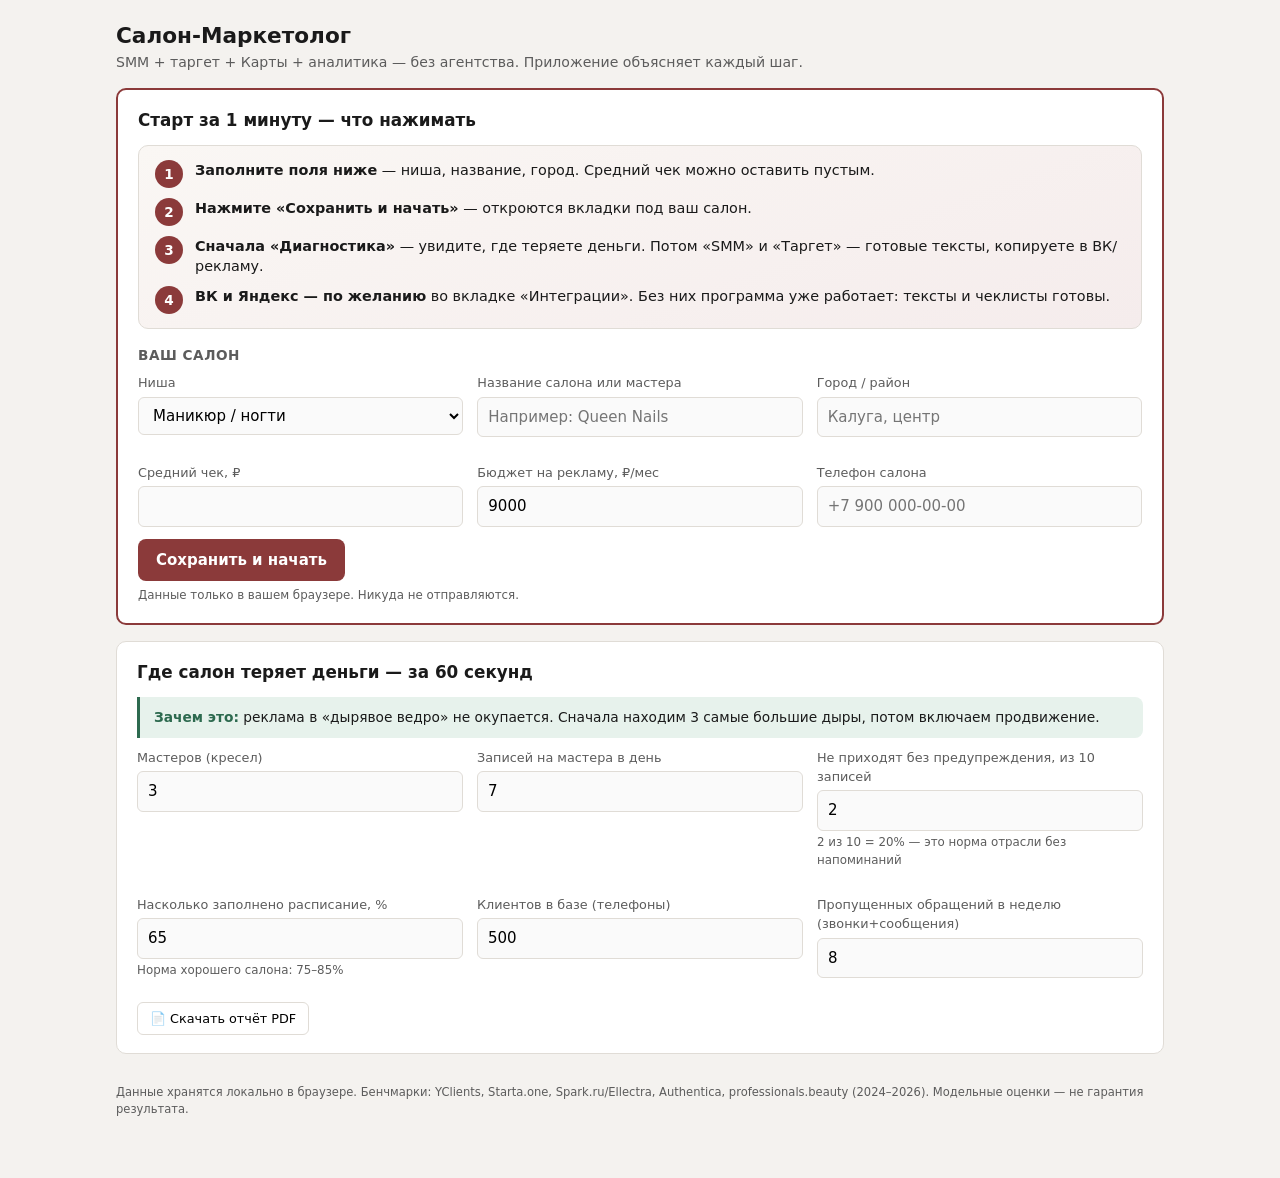
==== commit 93d1ee2e: "feat(salon-marketing): onboarding howto — что нажимать за 1 минуту Co-authored-by: Cursor <cursorage" ====
--- a/tools/salon-marketing-app/index.html
+++ b/tools/salon-marketing-app/index.html
@@ -15,14 +15,21 @@
 
     <!-- Онбординг -->
     <div class="card" id="onboarding">
-      <h2>Шаг 0 — Расскажите про салон (1 минута)</h2>
+      <h2>Старт за 1 минуту — что нажимать</h2>
+      <div class="howto" id="howto-start">
+        <div class="howto-step"><span class="howto-num">1</span><div><b>Заполните поля ниже</b> — ниша, название, город. Средний чек можно оставить пустым.</div></div>
+        <div class="howto-step"><span class="howto-num">2</span><div><b>Нажмите «Сохранить и начать»</b> — откроются вкладки под ваш салон.</div></div>
+        <div class="howto-step"><span class="howto-num">3</span><div><b>Сначала «Диагностика»</b> — увидите, где теряете деньги. Потом «SMM» и «Таргет» — готовые тексты, копируете в ВК/рекламу.</div></div>
+        <div class="howto-step"><span class="howto-num">4</span><div><b>ВК и Яндекс — по желанию</b> во вкладке «Интеграции». Без них программа уже работает: тексты и чеклисты готовы.</div></div>
+      </div>
+      <h3 class="onboard-form-title">Ваш салон</h3>
       <div class="grid grid-3">
         <div class="field">
           <label for="p-niche">Ниша</label>
           <select id="p-niche"></select>
         </div>
         <div class="field">
-          <label for="p-salon">Название салона</label>
+          <label for="p-salon">Название салона или мастера</label>
           <input type="text" id="p-salon" placeholder="Например: Queen Nails">
         </div>
         <div class="field">
@@ -43,7 +50,16 @@
         </div>
       </div>
       <button class="primary" id="p-save">Сохранить и начать</button>
-      <div class="hint" style="margin-top:6px">Данные хранятся только в вашем браузере (localStorage). Никуда не отправляются.</div>
+      <div class="hint" style="margin-top:6px">Данные только в вашем браузере. Никуда не отправляются.</div>
+    </div>
+
+    <div class="card first-tip" id="first-tip" hidden>
+      <div class="howto-inline">
+        <b>Что дальше:</b>
+        смотрите вкладку <b>Диагностика</b> → потом <b>SMM</b> (посты) → <b>Таргет</b> (реклама).
+        ВК/Яндекс подключайте во вкладке <b>Интеграции</b>, когда будете готовы.
+        <button type="button" class="ghost" id="first-tip-close">Понятно</button>
+      </div>
     </div>
 
     <div id="profile-bar" style="display:none"></div>
--- a/tools/salon-marketing-app/styles.css
+++ b/tools/salon-marketing-app/styles.css
@@ -228,6 +228,57 @@
 
 /* Onboarding */
 #onboarding.card { border: 2px solid var(--accent); }
+.onboard-form-title {
+  font-size: 0.95rem;
+  margin: 18px 0 10px;
+  font-weight: 650;
+  text-transform: none;
+  letter-spacing: 0;
+  color: var(--text);
+}
+.howto {
+  display: flex;
+  flex-direction: column;
+  gap: 10px;
+  margin: 12px 0 4px;
+  padding: 14px 16px;
+  background: linear-gradient(160deg, #faf7f4 0%, #f5ecec 100%);
+  border-radius: 10px;
+  border: 1px solid var(--line);
+}
+.howto-step {
+  display: flex;
+  gap: 12px;
+  align-items: flex-start;
+  font-size: 0.9rem;
+  line-height: 1.4;
+}
+.howto-num {
+  flex-shrink: 0;
+  width: 28px;
+  height: 28px;
+  border-radius: 50%;
+  background: var(--accent);
+  color: #fff;
+  font-size: 0.85rem;
+  font-weight: 700;
+  text-align: center;
+  line-height: 28px;
+}
+.first-tip {
+  border-color: var(--ok);
+  background: var(--ok-soft);
+  padding: 12px 16px;
+}
+.howto-inline {
+  display: flex;
+  flex-wrap: wrap;
+  align-items: center;
+  gap: 8px 12px;
+  font-size: 0.9rem;
+  margin: 0;
+}
+.howto-inline .ghost { margin-left: auto; }
 .profile-pill {
   display: inline-block;
   background: var(--accent-soft);
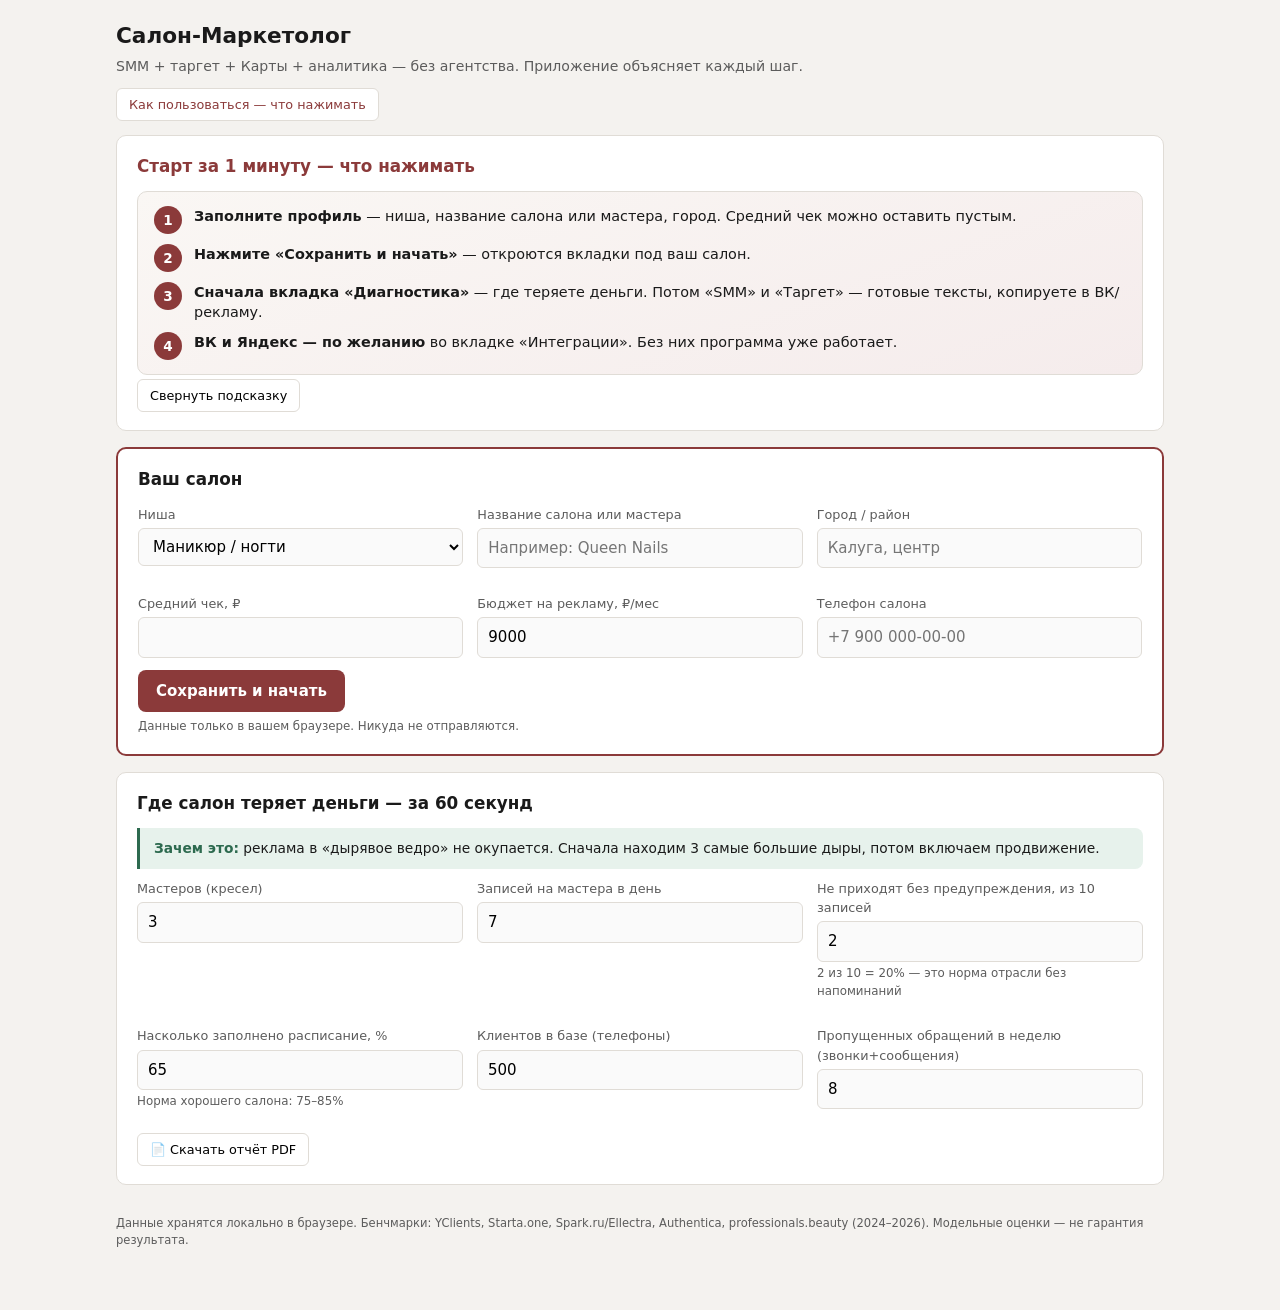
==== commit 6c50cd95: "fix(salon-marketing): always-visible «что нажимать» help panel Co-authored-by: Cursor <cursoragent@c" ====
--- a/tools/salon-marketing-app/index.html
+++ b/tools/salon-marketing-app/index.html
@@ -11,18 +11,24 @@
     <header class="app-head">
       <h1>Салон-Маркетолог</h1>
       <div class="sub">SMM + таргет + Карты + аналитика — без агентства. Приложение объясняет каждый шаг.</div>
+      <button type="button" class="ghost howto-toggle" id="howto-toggle">Как пользоваться — что нажимать</button>
     </header>
+
+    <!-- Всегда видно: короткое «что нажимать» (не прячется после сохранения профиля) -->
+    <div class="card howto-card" id="howto-panel">
+      <h2>Старт за 1 минуту — что нажимать</h2>
+      <div class="howto" id="howto-start">
+        <div class="howto-step"><span class="howto-num">1</span><div><b>Заполните профиль</b> — ниша, название салона или мастера, город. Средний чек можно оставить пустым.</div></div>
+        <div class="howto-step"><span class="howto-num">2</span><div><b>Нажмите «Сохранить и начать»</b> — откроются вкладки под ваш салон.</div></div>
+        <div class="howto-step"><span class="howto-num">3</span><div><b>Сначала вкладка «Диагностика»</b> — где теряете деньги. Потом «SMM» и «Таргет» — готовые тексты, копируете в ВК/рекламу.</div></div>
+        <div class="howto-step"><span class="howto-num">4</span><div><b>ВК и Яндекс — по желанию</b> во вкладке «Интеграции». Без них программа уже работает.</div></div>
+      </div>
+      <button type="button" class="ghost" id="howto-hide">Свернуть подсказку</button>
+    </div>
 
     <!-- Онбординг -->
     <div class="card" id="onboarding">
-      <h2>Старт за 1 минуту — что нажимать</h2>
-      <div class="howto" id="howto-start">
-        <div class="howto-step"><span class="howto-num">1</span><div><b>Заполните поля ниже</b> — ниша, название, город. Средний чек можно оставить пустым.</div></div>
-        <div class="howto-step"><span class="howto-num">2</span><div><b>Нажмите «Сохранить и начать»</b> — откроются вкладки под ваш салон.</div></div>
-        <div class="howto-step"><span class="howto-num">3</span><div><b>Сначала «Диагностика»</b> — увидите, где теряете деньги. Потом «SMM» и «Таргет» — готовые тексты, копируете в ВК/рекламу.</div></div>
-        <div class="howto-step"><span class="howto-num">4</span><div><b>ВК и Яндекс — по желанию</b> во вкладке «Интеграции». Без них программа уже работает: тексты и чеклисты готовы.</div></div>
-      </div>
-      <h3 class="onboard-form-title">Ваш салон</h3>
+      <h2>Ваш салон</h2>
       <div class="grid grid-3">
         <div class="field">
           <label for="p-niche">Ниша</label>
--- a/tools/salon-marketing-app/styles.css
+++ b/tools/salon-marketing-app/styles.css
@@ -24,7 +24,18 @@
 .wrap { max-width: 1080px; margin: 0 auto; padding: 20px 16px 60px; }
 header.app-head { margin-bottom: 14px; }
 header.app-head h1 { font-size: 1.35rem; margin: 0; font-weight: 650; }
-header.app-head .sub { color: var(--muted); font-size: 0.88rem; }
+header.app-head .sub { color: var(--muted); font-size: 0.88rem; margin: 4px 0 10px; }
+.howto-toggle {
+  font-weight: 600;
+  border-color: var(--accent);
+  color: var(--accent);
+}
+.howto-card {
+  border: 2px solid var(--accent);
+  background: linear-gradient(160deg, #fff 0%, #f5ecec 100%);
+}
+.howto-card[hidden] { display: none !important; }
+.howto-card h2 { color: var(--accent); }
 
 /* Tabs */
 nav.tabs {
